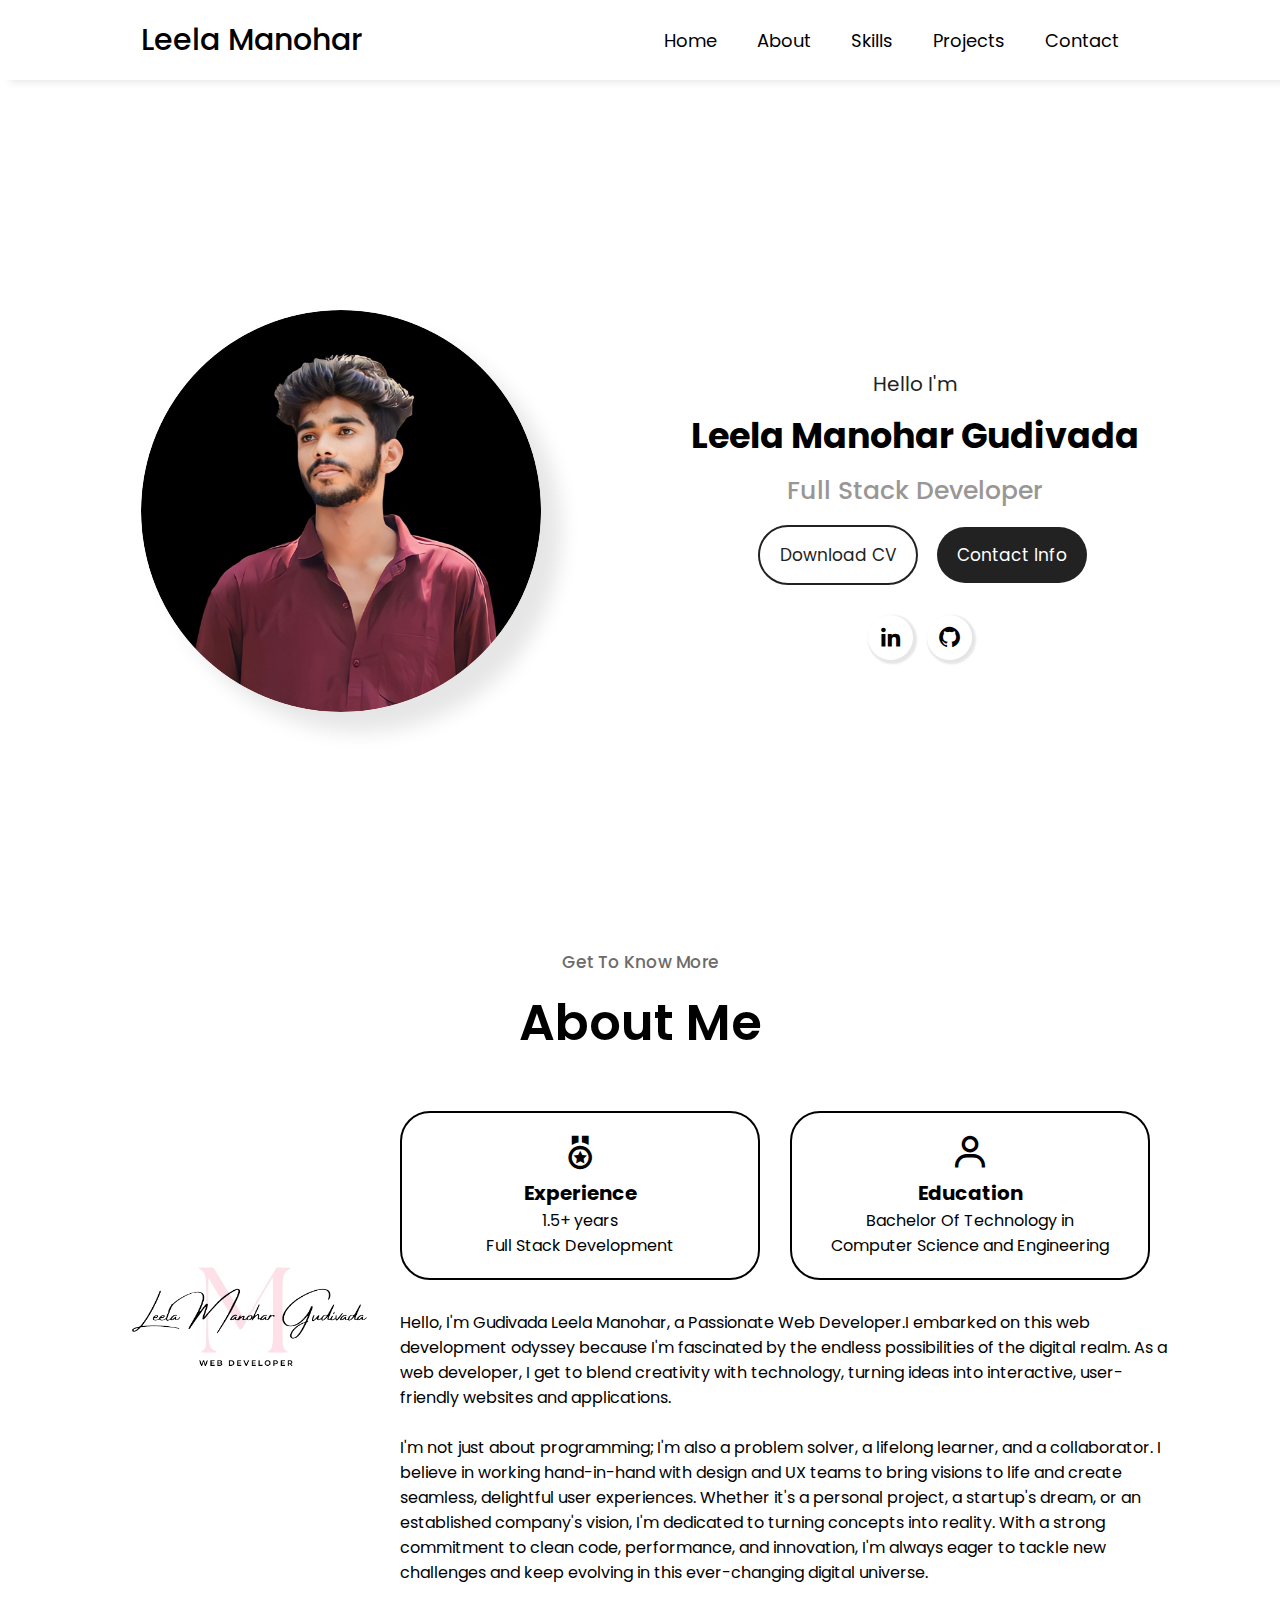
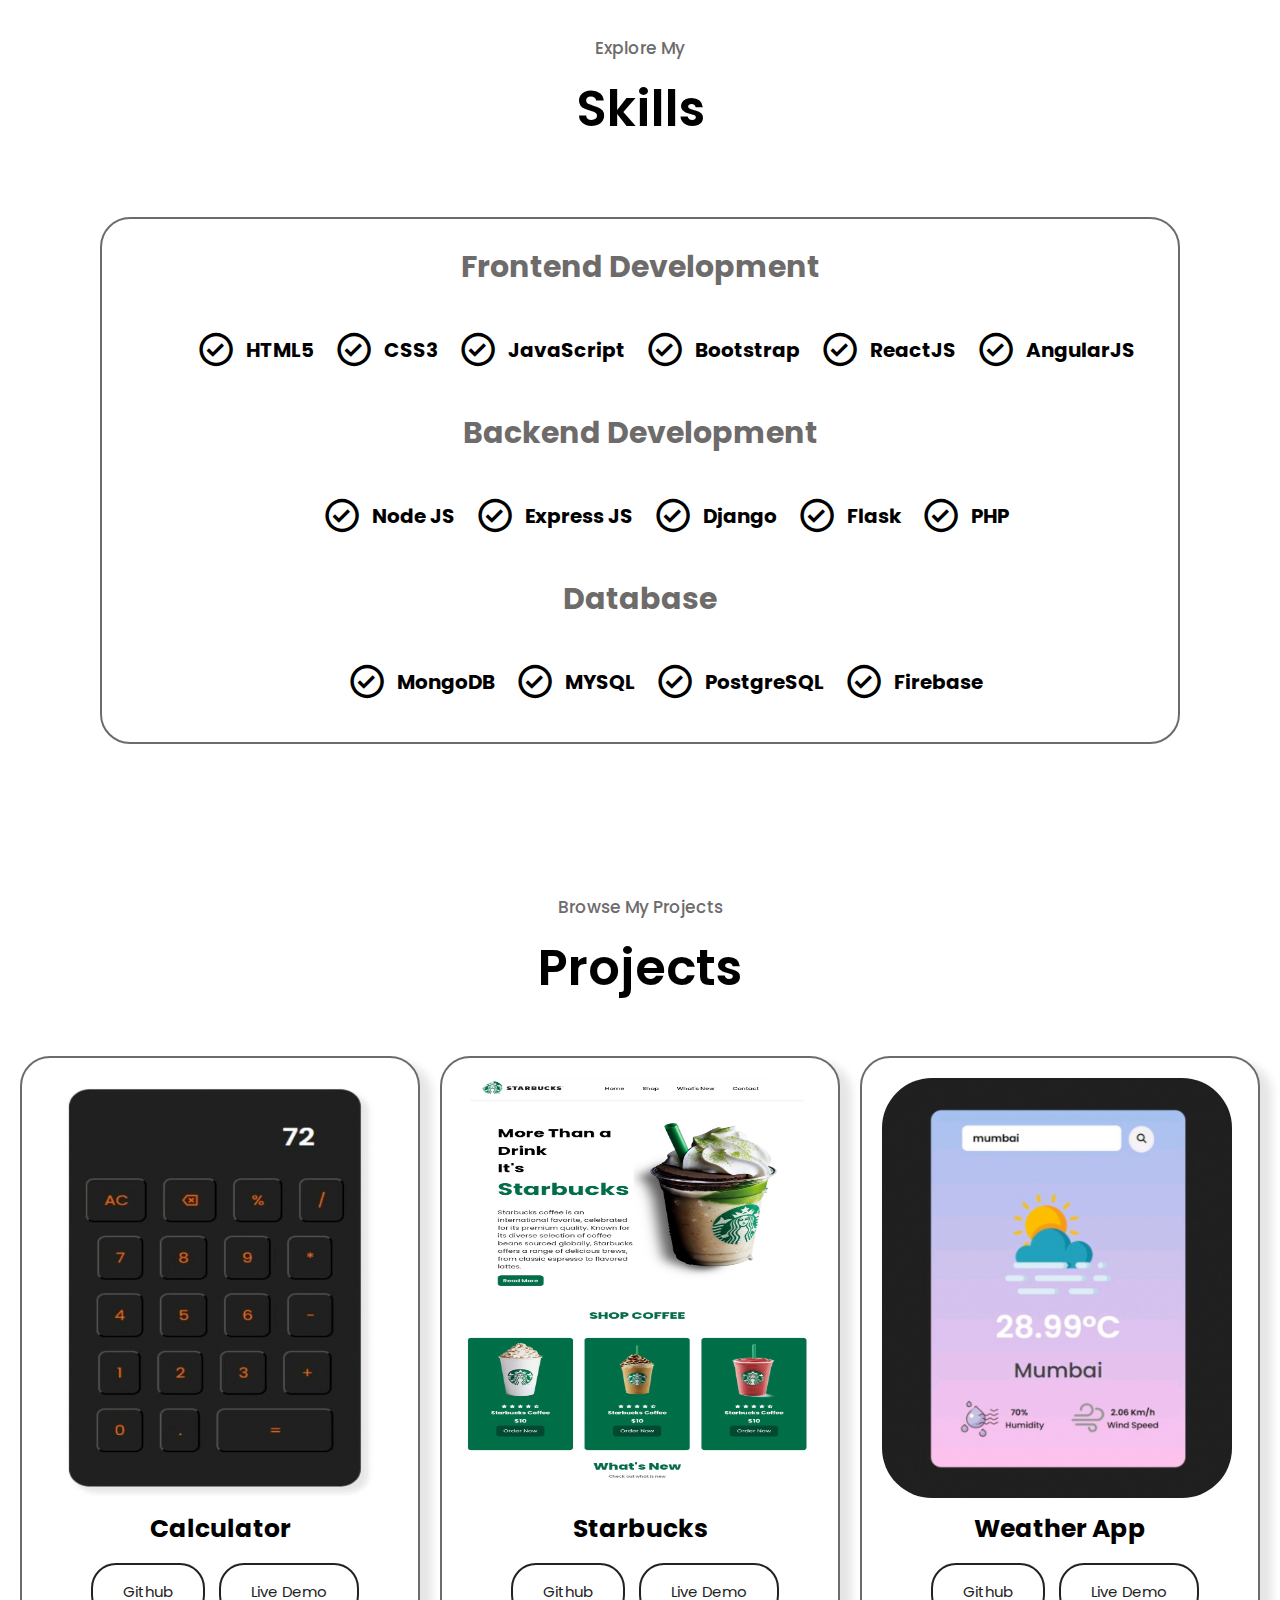
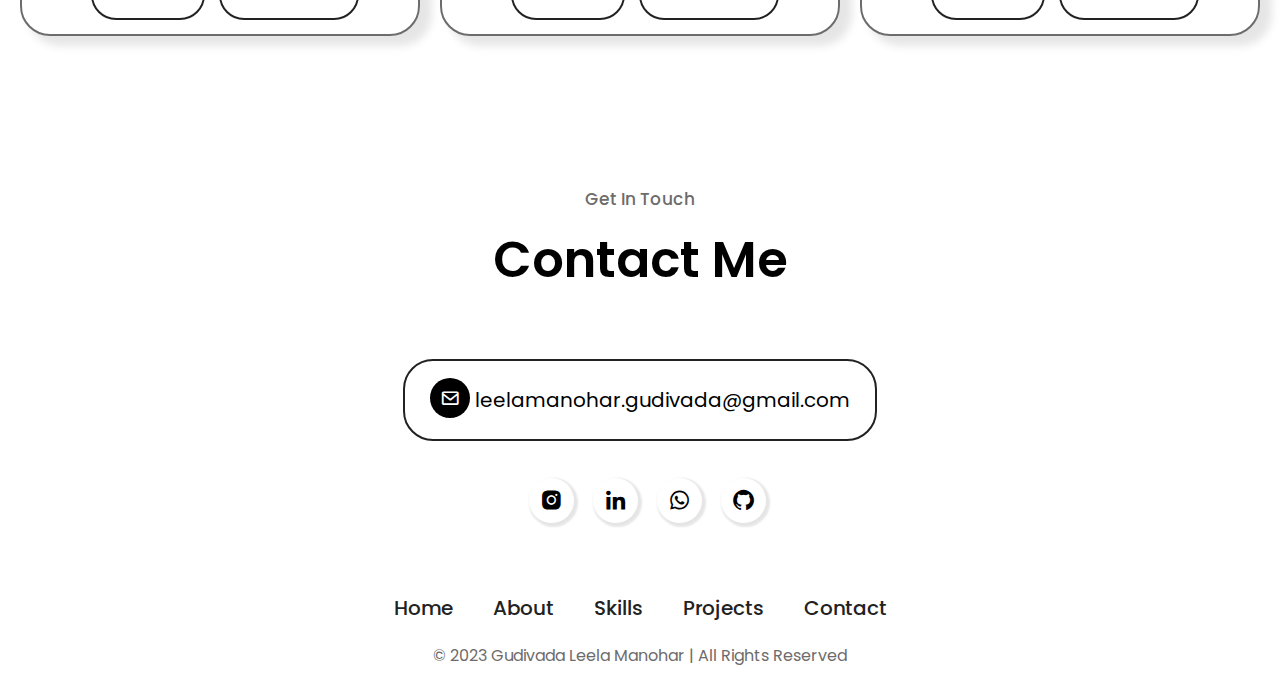
==== Task3/index.html @ ad06aa95 "Add files via upload" ====
<!DOCTYPE html>
<html lang="en">
<head>
    <meta charset="UTF-8">
    <meta name="viewport" content="width=device-width, initial-scale=1.0">
    <title>Leela Manohar Gudivada | Portfolio </title>
    <link rel="stylesheet" href="style.css">
    <link rel="stylesheet"
    href="https://cdn.jsdelivr.net/npm/boxicons@latest/css/boxicons.min.css">
</head>
<body>
    
    <section id="header">
        <header>
            <h1>Leela Manohar</h1>
            <div class="nav-menu" id="Nav-Menu">
            <ul class="list">
                <li class="list-item"><a href="#">Home</a></li>
                <li class="list-item"><a href="#about">About</a></li>
                <li class="list-item"><a href="#skills">Skills</a></li>
                <li class="list-item"><a href="#projects">Projects</a></li>
                <li class="list-item"><a href="#contact">Contact</a></li>
            </ul>
            <div class="close">
                <i class="bx bx-x" onclick="closeSlide()"></i>
            </div>
        </div>
            <div class="nav-menu-btn">
                <i class="bx bx-menu" onclick="openSlide()"></i>
            </div>
        </header>
    </section>

    <section id="home">
        <div class="image">
            <img src="img/profile.png" alt="profile">
        </div>
        <div class="content-box">
            <h4>Hello I'm</h4>
            <h2>Leela Manohar Gudivada</h2>
            <h3>Full Stack Developer</h3>
            <div class="buttons">
                <button><a href="Leela Manohar_Gudivada_Resume.pdf" target="_blank">Download CV</a></button>
                <button><a href="#contact">Contact Info</a></button>
            </div>
            <div class="icons">
                <a href="https://www.linkedin.com/in/gudivada-leela-manohar1015/" target="_blank"><i class="bx bxl-linkedin"></i></a>
                <a href="https://github.com/LEELAMANOHARGUDIVADA" target="_blank"><i class="bx bxl-github"></i></a>
            </div>
        </div>
    </section>

    <section id="about">
        <h3>Get To Know More</h3>
        <h2>About Me</h2>
        <div class="about-container">
            <div class="about-image">
                <img src="img/logo.png" alt="">
            </div>
            <div class="about-content">
                <div class="boxes">
                    <div class="box">
                        <i class="bx bx-medal"></i>
                        <h4>Experience</h4>
                        <span>1.5+ years <br> Full Stack Development</span>
                    </div>
                    <div class="box">
                        <i class="bx bx-user"></i>
                        <h4>Education</h4>
                        <span>Bachelor Of Technology in <br>Computer Science and Engineering</span>
                    </div>
                </div>
                <p>Hello, I'm Gudivada Leela Manohar, a Passionate Web Developer.I embarked on this web development odyssey because I'm fascinated by the endless possibilities of the digital realm. As a web developer, I get to blend creativity with technology, turning ideas into interactive, user-friendly websites and applications. <br>
                <br> I'm not just about programming; I'm also a problem solver, a lifelong learner, and a collaborator. I believe in working hand-in-hand with design and UX teams to bring visions to life and create seamless, delightful user experiences. Whether it's a personal project, a startup's dream, or an established company's vision, I'm dedicated to turning concepts into reality. With a strong commitment to clean code, performance, and innovation, I'm always eager to tackle new challenges and keep evolving in this ever-changing digital universe.</p>
            </div>
            
        </div>
    </section>

    <section id="skills">
        <h3>Explore My</h3>
        <h2>Skills</h2>

        <div class="skills-container">
            <div class="frontend">
            <h4>Frontend Development</h4>
            <div class="skill-boxes">
                <div class="skill-box">
                    <div class="ln">
                        <i class="bx bx-check-circle"></i>
                        <h5>HTML5</h5>
                    </div>
                    <div class="ln">
                        <i class="bx bx-check-circle"></i>
                        <h5>CSS3</h5>
                    </div>
                    <div class="ln">
                        <i class="bx bx-check-circle"></i>
                        <h5>JavaScript</h5>
                    </div>
                    <div class="ln">
                        <i class="bx bx-check-circle"></i>
                        <h5>Bootstrap</h5>
                    </div>
                    <div class="ln">
                        <i class="bx bx-check-circle"></i>
                        <h5>ReactJS</h5>
                    </div>
                    <div class="ln">
                        <i class="bx bx-check-circle"></i>
                        <h5>AngularJS</h5>
                    </div>
                </div>
            </div>
            <div class="backend">
            <h4>Backend Development</h4>
            <div class="skill-boxes">
                <div class="skill-box">
                    <div class="ln">
                        <i class="bx bx-check-circle"></i>
                        <h5>Node JS</h5>
                    </div>
                    <div class="ln">
                        <i class="bx bx-check-circle"></i>
                        <h5>Express JS</h5>
                    </div>
                    <div class="ln">
                        <i class="bx bx-check-circle"></i>
                        <h5>Django</h5>
                    </div>
                    <div class="ln">
                        <i class="bx bx-check-circle"></i>
                        <h5>Flask</h5>
                    </div>
                    <div class="ln">
                        <i class="bx bx-check-circle"></i>
                        <h5>PHP</h5>
                    </div>
                </div>
            </div>
        </div>
            <div class="database">
            <h4>Database</h4>
            <div class="skill-boxes">
                <div class="skill-box">
                    <div class="ln">
                        <i class="bx bx-check-circle"></i>
                        <h5>MongoDB</h5>
                    </div>
                    <div class="ln">
                        <i class="bx bx-check-circle"></i>
                        <h5>MYSQL</h5>
                    </div>
                    <div class="ln">
                        <i class="bx bx-check-circle"></i>
                        <h5>PostgreSQL</h5>
                    </div>
                    <div class="ln">
                        <i class="bx bx-check-circle"></i>
                        <h5>Firebase</h5>
                    </div>
                    </div>
                </div>
            </div>
        </div>
    </div>

    </div>
    </section>

    <section id="projects">
        <h3>Browse My Projects</h3>
        <h2>Projects</h2>
        <div class="projects-container">
            <div class="project-box">
                <img src="img/calculator.jpg" alt="">
                <h4>Calculator</h4>
                <div class="buttons">
                    <button>Github</button>
                    <button>Live Demo</button>
                </div>
            </div>
            <div class="project-box">
                <img src="img/landing_page.jpg" alt="">
                <h4>Starbucks</h4>
                <div class="buttons">
                    <button>Github</button>
                    <button>Live Demo</button>
                </div>
            </div>
            <div class="project-box">
                <img src="img/weather_app.jpg" alt="">
                <h4>Weather App</h4>
                <div class="buttons">
                    <button>Github</button>
                    <button>Live Demo</button>
                </div>
            </div>
        </div>
    </section>

    <section id="contact">
        <h3>Get In Touch</h3>
        <h2>Contact Me</h2>
        <div class="email-box">
            <span><i class="bx bx-envelope"></i> leelamanohar.gudivada@gmail.com</span>
        </div>
        <div class="icons-box">
            <a href="
            https://instagram.com/_manu_x_x?igshid=NzZlODBkYWE4Ng==" target="_blank"><i class="bx bxl-instagram-alt"></i></a>
            <a href="https://www.linkedin.com/in/gudivada-leela-manohar1015/" target="_blank"><i class="bx bxl-linkedin"></i></a>
            <a href="https://api.whatsapp.com/send?phone=918179916428&text=Hello" target="_blank"><i class="bx bxl-whatsapp"></i></a>
            <a href="https://github.com/LEELAMANOHARGUDIVADA" target="_blank"><i class="bx bxl-github"></i></a>
        </div>
        <div class="list">
            <ul>
                <li><a href="#">Home</a></li>
                <li><a href="#about">About</a></li>
                <li><a href="#skills">Skills</a></li>
                <li><a href="#projects">Projects</a></li>
                <li><a href="#contact">Contact</a></li>
            </ul>
        </div>
        <div class="copyright">
            <span>&copy; 2023 Gudivada Leela Manohar | All Rights Reserved</span>
        </div>
    </section>
    <script src="script.js"></script>
</body>
</html>
---- Task3/style.css ----
@import url('https://fonts.googleapis.com/css2?family=Poppins:wght@400;500;600;700;800;900&display=swap');

*{
    margin: 0;
    padding: 0;
    box-sizing: border-box;
    text-decoration: none;
    list-style: none;
    font-family: 'Poppins', sans-serif;
}
header{
    position: relative;
    width: 100%;
    height: 80px;
    display: flex;
    align-items: center;
    justify-content: space-around;
    box-shadow: 10px 2px 8px 0 rgba(0, 0, 0, 0.1);
    z-index: 100;

}
header h1{
    font-size: 30px;
    font-weight: 500;
    cursor: pointer;
}
header ul{
    display: flex;
}
header ul li{
    padding: 20px;
}
header ul li a{
    color: #000;
    transition: all 0.3s ease;
    font-size: 18px;
}
header ul li a:hover{
    color: #00bbf0;
}
.nav-menu-btn {
    display: none;
}

.nav-menu-btn i {
    font-size: 28px;
    cursor: pointer;
}
.nav-menu .close i{
    position: relative;
    left: 200px;
    font-size: 25px;
    cursor: pointer;
    display: none;
}
#home{
    width: 100%;
    margin-top: 230px;
    display: flex;
    align-items: center;
    justify-content: center;
}
#home .image img{
    width: 400px;
    border-radius: 50%;
    box-shadow: 20px 20px 20px 0px rgba(0, 0, 0, 0.1);
}
#home .content-box{
    margin-left: 150px;
    text-align: center;
}
.content-box h4{
    margin-bottom: 10px;
    color: #222;
    font-size: 20px;
    font-weight: 400;
}
.content-box h2{
    font-size: 35px;
    margin-bottom: 10px;
}
.content-box h3{
    font-size: 25px;
    font-weight: 500;
    color: rgb(153, 150, 150);
    margin-bottom: 15px;
}
.content-box .buttons{
    margin-bottom: 10px;
}
.content-box .buttons button{
    outline: 0;
    border: 0;
    padding: 15px 20px;
    border-radius: 30px;
    font-size: 17px;
    cursor: pointer;
    margin-bottom: 20px;
    margin-left: 15px;
}
.buttons button:nth-child(1){
    background-color: transparent;
    border: 2px solid #222;
    transition: all 0.3s ease;

}
.buttons button:nth-child(1) a{
    color: #222;
}

.buttons button:nth-child(2){
    background-color: #222;
    color: #fff;
}
.buttons button:nth-child(2) a{
    color: #fff;
}


.content-box .icons i{
    font-size: 25px;
    padding: 10px;
    border-radius: 50%;
    box-shadow: 2px 2px 2px 2px rgba(0, 0, 0, 0.1);
    margin-left: 10px;
    cursor: pointer;
    transition: all 0.3s ease-in;
}
.icons a,
#contact .icons-box a{
    color: #000;
}
.icons i:hover{
    background-color: #000;
    color: #fff;
}

#about h3{
    margin-top: 230px;
    text-align: center;
    font-size: 17px;
    font-weight: 500;
    color: rgb(110, 107, 107);
}
#about h2,
#skills h2,
#projects h2,
#contact h2{
    margin-top: 10px;
    text-align: center;
    font-size: 50px;
    font-weight: 600;
}
.about-container{
    width: 100%;
    display: flex;
    align-items: center;
    justify-content: center;
    padding: 0 200px;
}
.about-content .boxes{
    display: flex;
}
.about-content .box{
    width: 100%;
    padding: 20px;
    text-align: center;
    border: 2px solid #000;
    border-radius: 30px;
    margin-right: 30px;
}
.about-content .box i{
    font-size: 40px;
    margin-bottom: 5px;
}
.box h4{
    font-size: 20px;
}
.about-content p{
    margin-top: 30px;
}
#skills h3{
    margin-top: 50px;
    text-align: center;
    font-size: 17px;
    font-weight: 500;
    color: rgb(110, 107, 107);
}

.skills-container{
    width: 100%;
    margin-top: 70px;
    display: flex;
    align-items: center;
    justify-content: center;
    flex-direction: column;
    gap: 50px;
    padding: 0 200px;
}
.skills-container .skill-boxes{
    display: flex;
    justify-content: center;
    align-items: center;
    margin: 30px;
}
.skills-container .frontend{
    border: 2px solid rgb(110, 107, 107);
    border-radius: 30px;
    width: 100%;
}

.frontend h4, .backend h4{
    font-size: 30px;
    margin-top: 25px;
    color: rgb(110, 107, 107);
    text-align: center;
}
.skills-container .skill-boxes .skill-box{
    display: flex;
    align-items: center;
    justify-content: space-between;
    margin-left: 50px;
}
.skill-box  i{
    font-size: 40px;
    align-self: flex-end;
}
.skill-box .ln{
    display: flex;
    align-items: center;
    justify-content: space-between;
    padding: 10px;
}

.skill-box .ln h5{
    padding-left: 10px;
    font-size: 20px;
}

#projects h3,
#contact h3{
    margin-top: 150px;
    text-align: center;
    font-size: 17px;
    font-weight: 500;
    color: rgb(110, 107, 107);
}
#projects .projects-container{
    margin-top: 50px;
    display: flex;
    align-items: center;
    justify-content: space-evenly;
}
.projects-container .project-box{
    height: 580px;
    width: 400px;
    border: 2px solid rgb(110, 107, 107);
    padding: 20px;
    border-radius: 30px;
    box-shadow: 10px 8px 8px 2px rgba(0, 0, 0, 0.1);
}
.project-box img{
    width: 350px;
    height: 420px;
    border-radius: 50px;
}
.project-box h4{
    margin-top: 5px;
    font-size: 25px;
    text-align: center;
}
.project-box .buttons{
    margin: 15px 0;
    text-align: center;
}
.project-box .buttons button{
    border: 0;
    outline: 0;
    padding: 15px 30px;
    background-color: transparent;
    color: #222;
    border: 2px solid #222;
    border-radius: 25px;
    margin-left: 10px;
    font-size: 15px;
    cursor: pointer;
    transition: all 0.3s ease-in;
}
.project-box .buttons button:hover{
    background-color: #222;
    color: #fff;
}
#contact {
    text-align: center;
}
#contact .email-box{
    margin-top: 80px;
}
.email-box span{
    padding: 25px;
    border: 2px solid #222;
    border-radius: 30px;
    font-size: 20px;

}
.email-box span i{
    background-color: #000;
    color: #fff;
    border-radius: 50%;
    padding: 10px;
    align-items: center;
}
#contact .icons-box{
    margin-top: 60px;
}
#contact .icons-box i{
    font-size: 25px;
    padding: 10px;
    border-radius: 50%;
    box-shadow: 2px 2px 2px 2px rgba(0, 0, 0, 0.1);
    margin-left: 15px;
    cursor: pointer;
    transition: all 0.3s ease-in;
}
#contact .icons-box i:hover{
    background-color: #222;
    color: #fff;
}
#contact ul{
    margin-top: 50px;
    display: flex;
    align-items: center;
    justify-content: center;
}
#contact ul li{
    padding: 20px;
}
#contact ul li a{
    color: #222;
    transition: all 0.3s ease-in;
    font-size: 20px;
    font-weight: 500;
}
#contact ul li a:hover{
    color: #00bbf0;
}
#contact .copyright{
    margin-bottom: 20px;
}
#contact .copyright span{
    color: rgb(110, 107, 107);
}

@media only screen and (max-width: 1500px) {
    .about-container{
        padding: 0 100px;
    }
    .skills-container{
        padding: 0 100px;
    }
}
@media only screen and (max-width: 1300px) {
    .about-container .about-image img{
        width: 300px;
    }
    .about-container .about-content{
        margin-top: 50px;
    }
}
@media only screen and (max-width: 1200px) {
    #home .image img{
        width: 300px;
    }
    #home .content-box{
        margin-left: 100px;
    }
    .about-container{
        padding: 0 50px;
    }
    .skills-container{
        padding: 0 50px;
    }
    .about-container .about-image img{
        width: 300px;
    }
    .about-container .about-content{
        margin-top: 50px;
    }
    .projects-container .project-box{
        height: 480px;
        width: 300px;
    }
    .project-box img{
        width: 260px;
        height: 300px;
        border-radius: 50px;
    }
    .project-box h4{
        font-size: 20px;
    }
    .project-box .buttons button{
        padding: 15px 20px;
        border-radius: 35px;
        margin-left: 10px;
        font-size: 15px;
    }
}
@media only screen and (max-width: 1100px) {
    #home .image img{
        width: 300px;
    }
    #home .content-box{
        margin-left: 70px;
    }
    .content-box h2{
        font-size: 30px;
    }
    .about-container{
        padding: 0 50px;
    }
    .about-container .about-image img{
        width: 300px;
    }
    .about-container .about-content{
        margin-top: 50px;
    }
    .skills-container{
        padding: 0 50px;
    }
    .frontend h4, .backend h4{
        font-size: 20px;
    }
    .skill-box  i{
        font-size: 25px;
        align-self: flex-end;
    }
    .skill-box .ln h5{
        padding-left: 10px;
        font-size: 15px;
    }
    
    .projects-container .project-box{
        height: 480px;
        width: 300px;
    }
    .project-box img{
        width: 260px;
        height: 300px;
        border-radius: 50px;
    }
    .project-box h4{
        font-size: 20px;
    }
    .project-box .buttons button{
        padding: 15px 20px;
        border-radius: 35px;
        margin-left: 10px;
        font-size: 15px;
    }
}
@media only screen and (max-width: 900px) {
    .nav-menu.responsive {
        left: 0;
    }

    .nav-menu {
        position: fixed;
        margin-top: 0px;
        top: 80px;
        left: 100%;
        flex-direction: column;
        justify-content: center;
        align-items: center;
        background-color: rgba(255, 255, 255, 0.7);
        backdrop-filter: blur(20px);
        width: 100%;
        min-height: 450px;
        height: 90vh;
        transition: 0.3s;
    }
    .nav-menu .close i{
        display: block;
    }

    .nav-menu .list {
        flex-direction: column;
    }

    .list .list-item {
        display: flex;
        flex-direction: column;
        align-items: center;
        justify-content: center;
    }

    .nav-menu-btn {
        display: flex;
        align-items: center;
        justify-content: center;
    }
    
    #home .image img{
        width: 300px;
    }
    #home .content-box{
        margin-left: 70px;
        text-align: center;
    }
    .content-box h2{
        font-size: 30px;
    }
    .about-container{
        padding: 0 50px;
        flex-direction: column;
        justify-content: space-around;
    }
    .about-container .about-image img{
        width: 100%;
    }
    .about-container .about-content{
        margin-top: 50px;
    }
    .skills-container{
        padding: 0 20px;
    }
    .frontend h4, .backend h4{
        font-size: 15px;
    }
    .skill-box  i{
        font-size: 20px;
        align-self: flex-start;
    }
    .skill-box .ln h5{
        padding-left: 10px;
        font-size: 15px;
    }
    .projects-container{
        flex-direction: column;
    }
    
    .projects-container .project-box{
        margin-top: 30px;
        height: 480px;
        width: 400px;
    }
    .project-box img{
        width: 350px;
        height: 300px;
        border-radius: 50px;
    }
    .project-box h4{
        font-size: 20px;
    }
    .project-box .buttons button{
        padding: 15px 20px;
        border-radius: 35px;
        margin-left: 10px;
        font-size: 15px;
    }
}
@media only screen and (max-width: 650px) {
    #home{
        width: 100%;
        flex-direction: column;
        margin-top: 100px;
    }
    #home .content-box{
        margin-left: 0px;
        margin-top: 30px;
        text-align: center;
    }
    .skills-container{
        width: 100%;
        padding: 10px;
    }
    .frontend h4, .backend h4{
        font-size: 25px;
    }
    .skill-box{
        flex-direction: column;

    }
    .skill-box  i{
        font-size: 25px;
    }
    .skill-box .ln h5{
        padding-left: 8px;
        font-size: 20px;
    }
    #contact ul li a{
        font-size: 15px;
    }
    #contact .email-box span{
    padding: 10px;
    border: 2px solid #222;
    border-radius: 30px;
    font-size: 15px;
    }

}
@media only screen and (max-width: 450px) {
    #home{
        width: 100%;
        flex-direction: column;
        margin-top: 100px;
    }
    #home .content-box{
        margin-left: 0px;
        margin-top: 30px;
        text-align: center;
    }
    #home .image img{
        width: 250px;
    }
    .content-box h2{
        font-size: 20px;
    }
    .content-box h3{
        font-size: 15px;
    }
    .about-content .boxes{
        flex-direction: column;
    }
    .about-content .boxes .box{
        margin-top: 20px;
    }
    .skills-container{
        width: 100%;
        padding: 10px;
    }
    .frontend h4, .backend h4{
        font-size: 25px;
    }
    .skill-box{
        flex-direction: column;

    }
    .skill-box  i{
        font-size: 25px;
    }
    .skill-box .ln h5{
        padding-left: 8px;
        font-size: 20px;
    }
    .projects-container .project-box{
        margin-top: 30px;
        height: 480px;
        width: 300px;
    }
    .project-box img{
        width: 250px;
        height: 300px;
        border-radius: 50px;
    }
    .project-box h4{
        font-size: 20px;
    }
    .project-box .buttons button{
        padding: 15px 20px;
        border-radius: 35px;
        margin-left: 10px;
        font-size: 15px;
    }
    #contact ul li{
        padding: 5px;
    }
    #contact ul li a{
        font-size: 13px;
    }
    #contact .email-box span{
    padding: 15px;
    border: 2px solid #222;
    border-radius: 30px;
    font-size: 10px;
    }

}
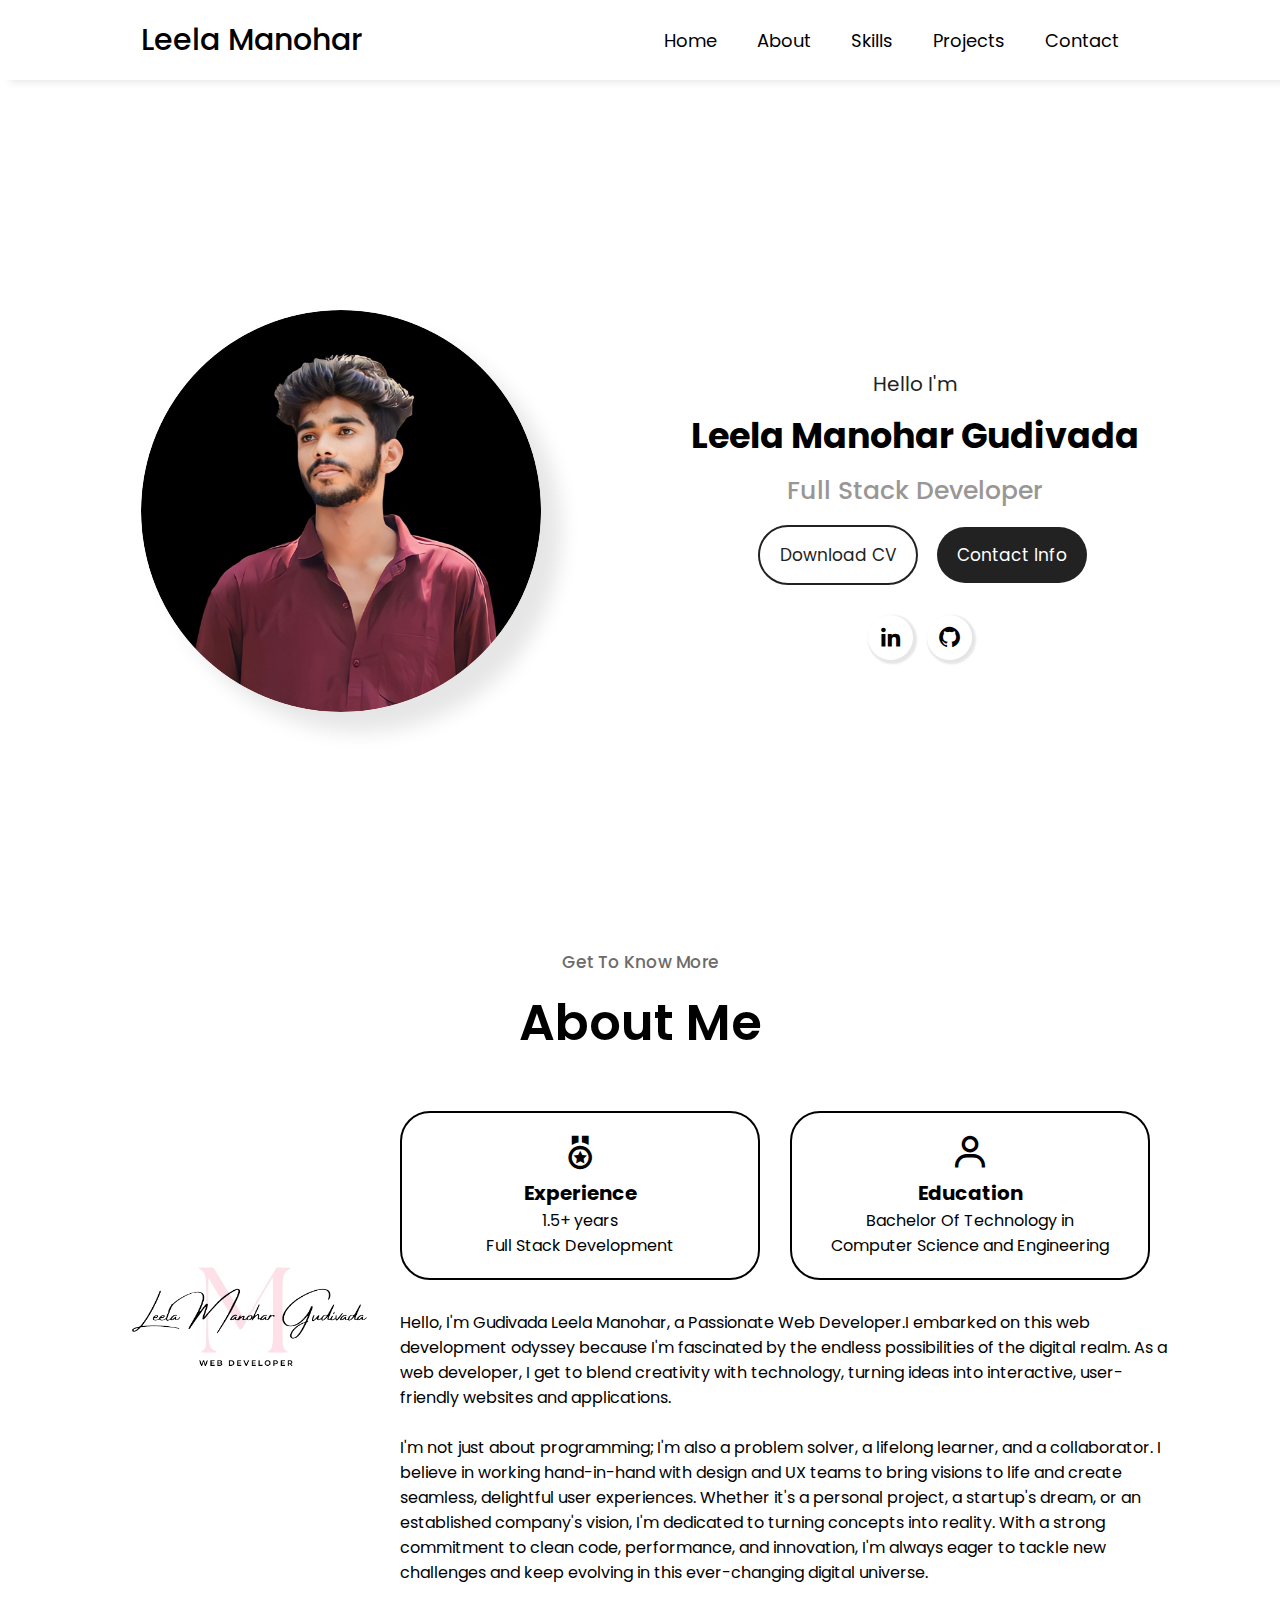
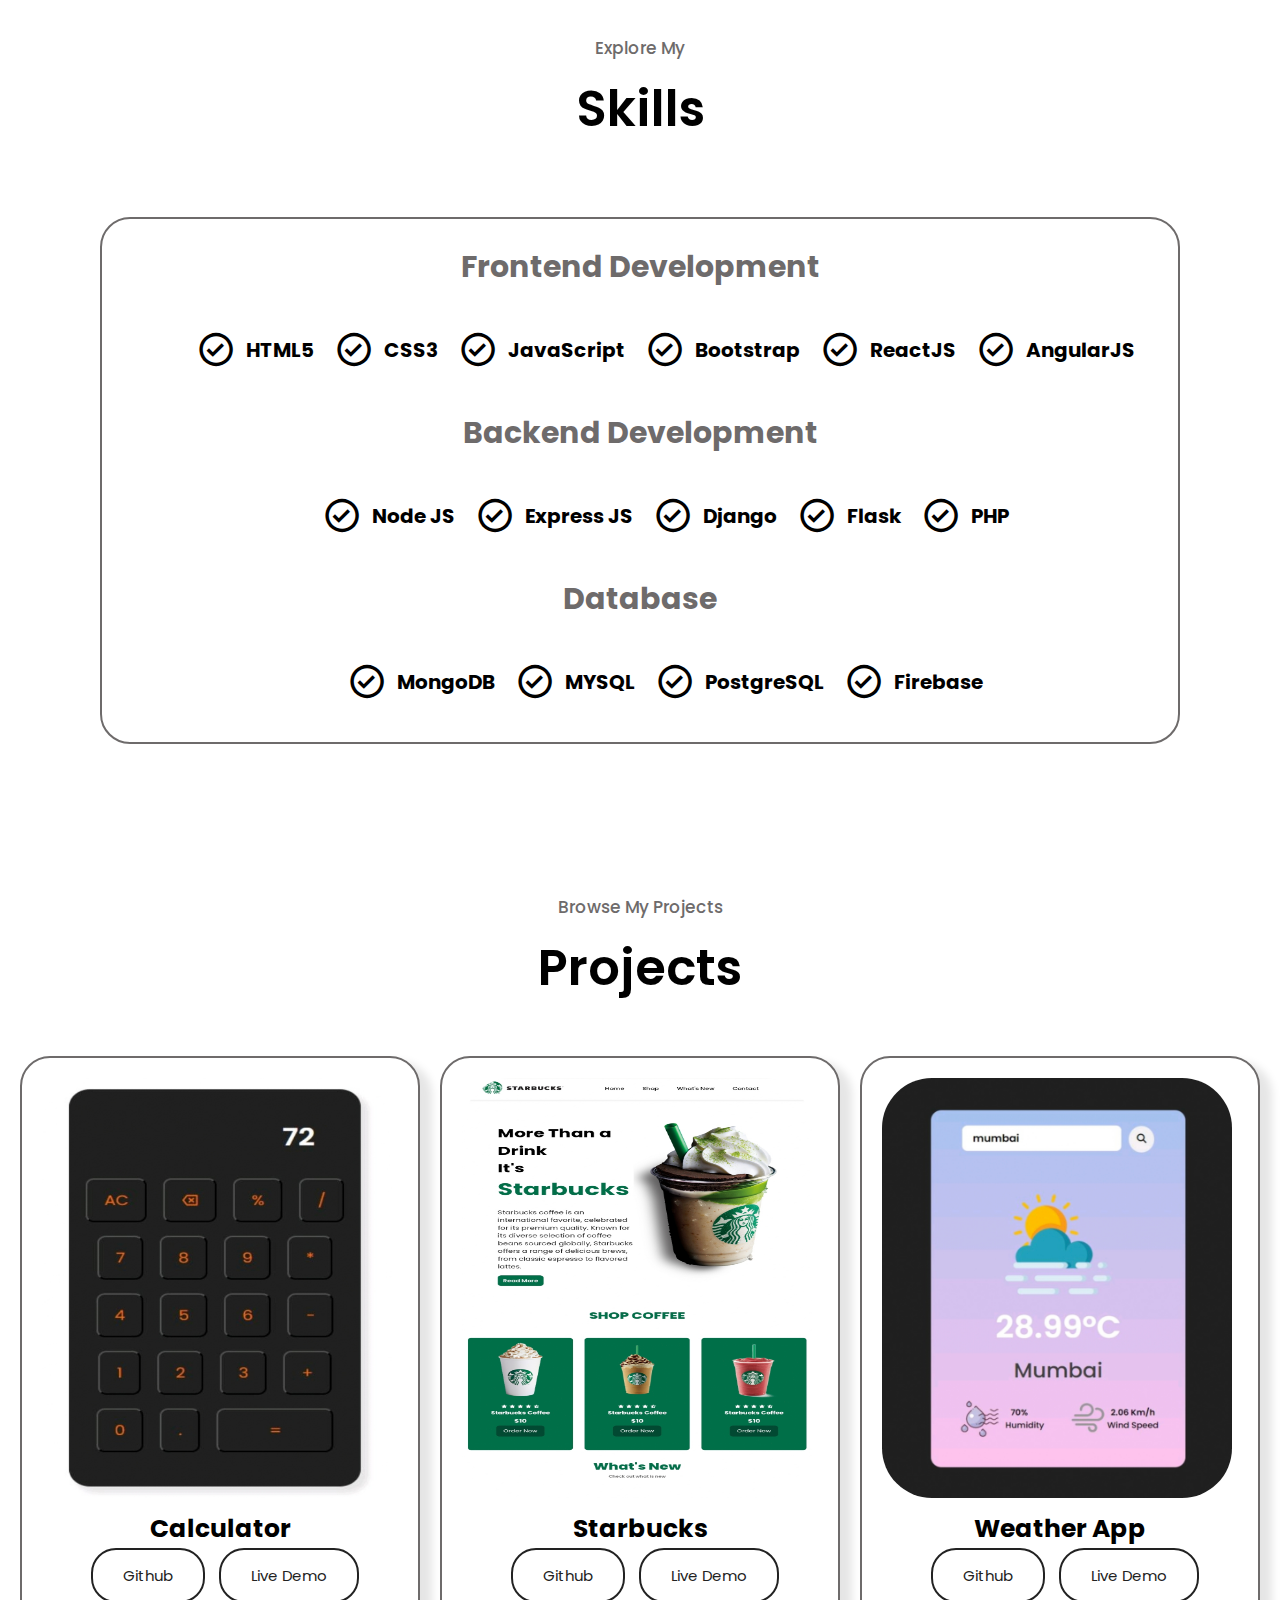
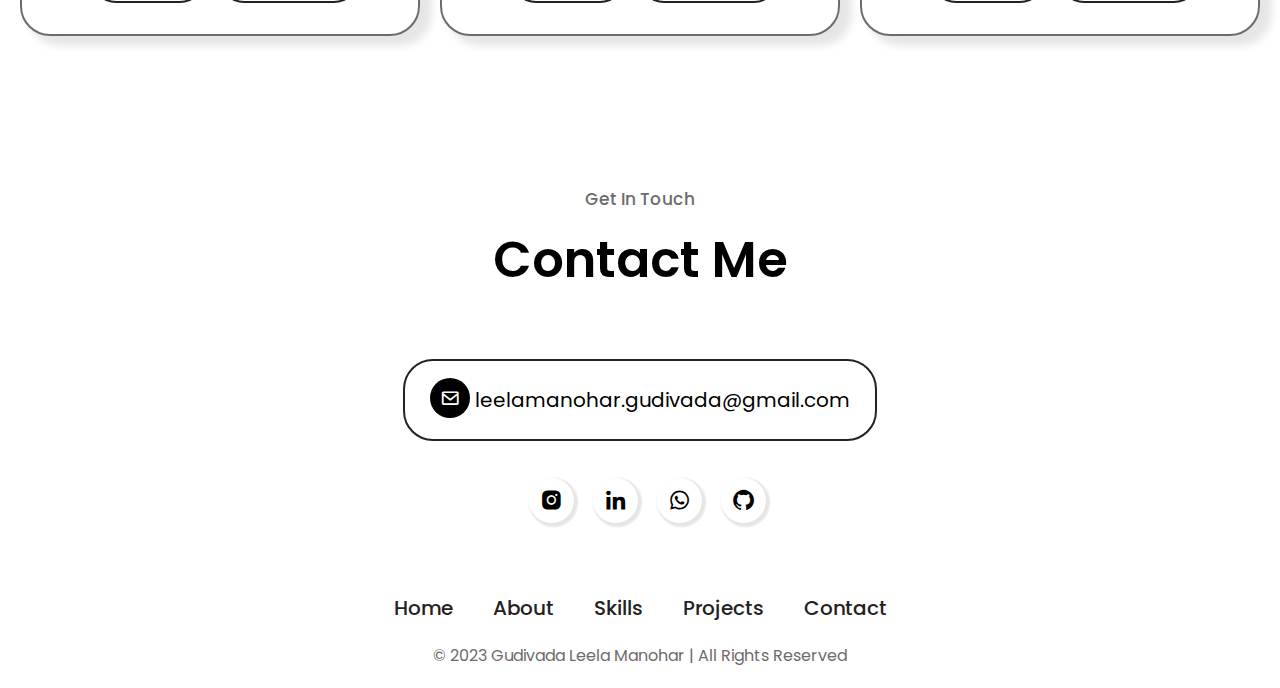
==== commit 30c38b65: "Add files via upload" ====
--- a/Task3/index.html
+++ b/Task3/index.html
@@ -39,7 +39,7 @@
             <h4>Hello I'm</h4>
             <h2>Leela Manohar Gudivada</h2>
             <h3>Full Stack Developer</h3>
-            <div class="buttons">
+            <div class="buttons-1">
                 <button><a href="Leela Manohar_Gudivada_Resume.pdf" target="_blank">Download CV</a></button>
                 <button><a href="#contact">Contact Info</a></button>
             </div>
@@ -176,24 +176,24 @@
                 <img src="img/calculator.jpg" alt="">
                 <h4>Calculator</h4>
                 <div class="buttons">
-                    <button>Github</button>
-                    <button>Live Demo</button>
+                    <a href="https://github.com/LEELAMANOHARGUDIVADA/CODESOFT/tree/main/Task2" target="_blank">Github</a>
+                    <a href="https://leelamanohargudivada.github.io/CODESOFT/Task2/" target="_blank">Live Demo</a>
                 </div>
             </div>
             <div class="project-box">
                 <img src="img/landing_page.jpg" alt="">
                 <h4>Starbucks</h4>
                 <div class="buttons">
-                    <button>Github</button>
-                    <button>Live Demo</button>
+                    <a href="https://github.com/LEELAMANOHARGUDIVADA/CODESOFT/tree/main/Task%201" target="_blank">Github</a>
+                    <a href="https://leelamanohargudivada.github.io/CODESOFT/Task%201/" target="_blank">Live Demo</a>
                 </div>
             </div>
             <div class="project-box">
                 <img src="img/weather_app.jpg" alt="">
                 <h4>Weather App</h4>
                 <div class="buttons">
-                    <button>Github</button>
-                    <button>Live Demo</button>
+                    <a href="https://github.com/LEELAMANOHARGUDIVADA/weather_app" target="_blank">Github</a>
+                    <a href="https://leelamanohargudivada.github.io/weather_app/" target="_blank">Live Demo</a>
                 </div>
             </div>
         </div>
--- a/Task3/style.css
+++ b/Task3/style.css
@@ -85,10 +85,10 @@
     color: rgb(153, 150, 150);
     margin-bottom: 15px;
 }
-.content-box .buttons{
+.content-box .buttons-1{
     margin-bottom: 10px;
 }
-.content-box .buttons button{
+.content-box .buttons-1 button{
     outline: 0;
     border: 0;
     padding: 15px 20px;
@@ -98,21 +98,23 @@
     margin-bottom: 20px;
     margin-left: 15px;
 }
-.buttons button:nth-child(1){
+.buttons-1 button:nth-child(1){
     background-color: transparent;
     border: 2px solid #222;
     transition: all 0.3s ease;
 
 }
-.buttons button:nth-child(1) a{
+.buttons-1 button:nth-child(1) a{
     color: #222;
 }
 
-.buttons button:nth-child(2){
+.buttons-1 button:nth-child(2)
+{
     background-color: #222;
     color: #fff;
 }
-.buttons button:nth-child(2) a{
+.buttons-1 button:nth-child(2) a
+{
     color: #fff;
 }
 
@@ -273,7 +275,7 @@
     margin: 15px 0;
     text-align: center;
 }
-.project-box .buttons button{
+.project-box .buttons a {
     border: 0;
     outline: 0;
     padding: 15px 30px;
@@ -286,7 +288,7 @@
     cursor: pointer;
     transition: all 0.3s ease-in;
 }
-.project-box .buttons button:hover{
+.buttons a:hover{
     background-color: #222;
     color: #fff;
 }
